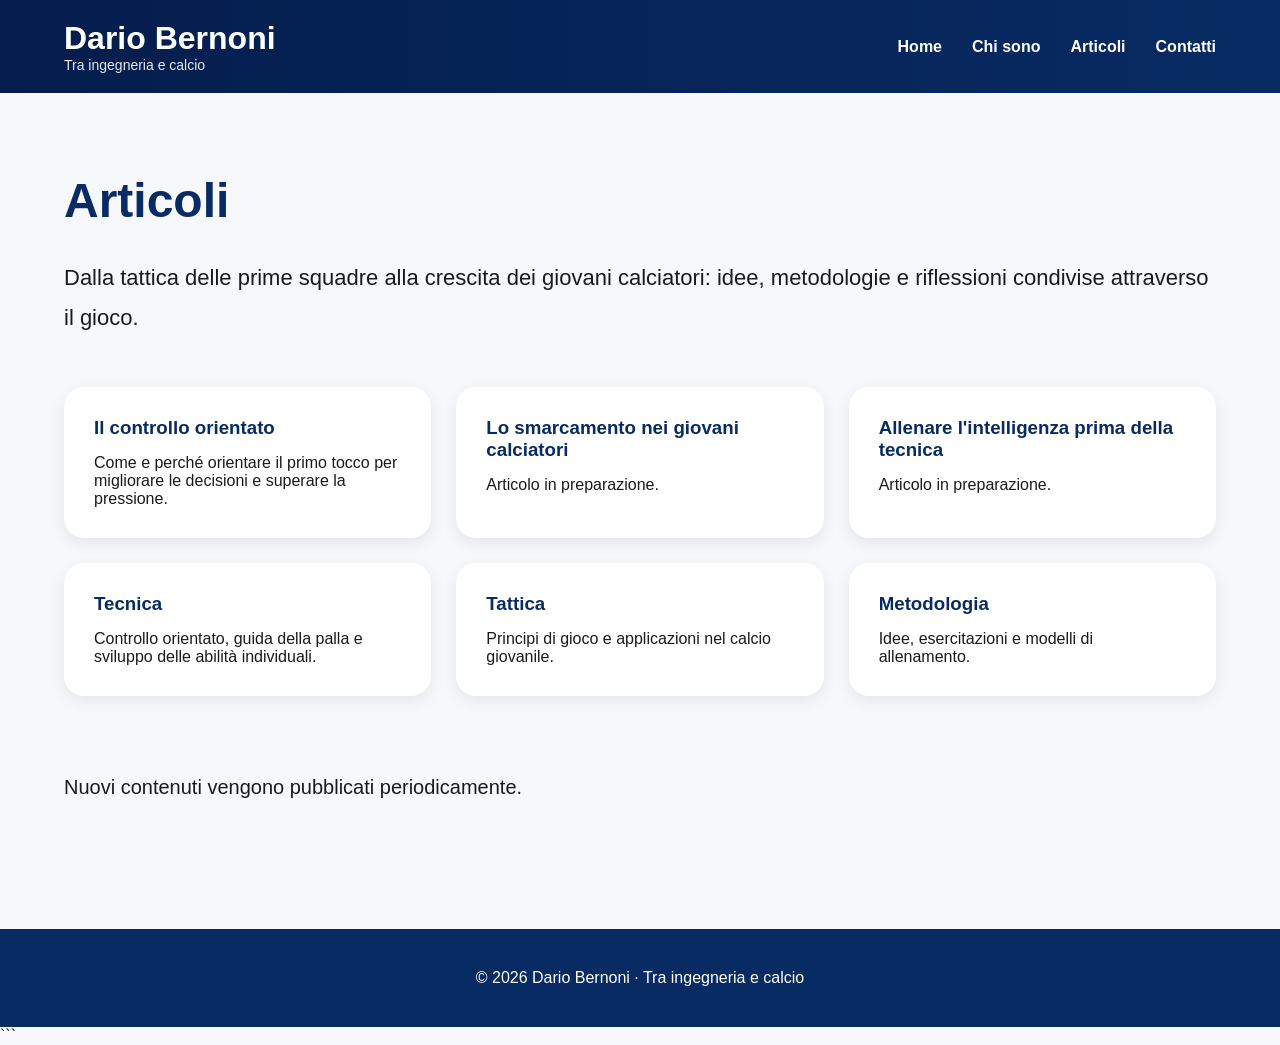
==== articoli.html @ e60a9615 "Update articoli.html" ====
<!DOCTYPE html>
<html lang="it">

<head>
<meta charset="UTF-8">
<meta name="viewport" content="width=device-width, initial-scale=1.0">
<title>Articoli | Dario Bernoni</title>
<link rel="stylesheet" href="style.css">
</head>

<body>

<header>
<div class="container navbar">

<div class="logo">
Dario Bernoni
<small>Tra ingegneria e calcio</small>
</div>

<nav class="menu">
<a href="index.html">Home</a>
<a href="chi-sono.html">Chi sono</a>
<a href="articoli.html">Articoli</a>
<a href="contatti.html">Contatti</a>
</nav>

</div>
</header>

<div class="container">

<section style="padding:80px 0;">

<h1 class="section-title">Articoli</h1>

<p style="font-size:22px; line-height:1.8; margin-bottom:50px;">
Dalla tattica delle prime squadre alla crescita dei giovani calciatori: idee, metodologie e riflessioni condivise attraverso il gioco.
</p>

<div class="cards">

<a href="controllo-orientato.html" style="text-decoration:none;color:inherit;">
<div class="card">
<h3>Il controllo orientato</h3>
<p>
Come e perché orientare il primo tocco per migliorare le decisioni e superare la pressione.
</p>
</div>
</a>

<div class="card">
<h3>Lo smarcamento nei giovani calciatori</h3>
<p>
Articolo in preparazione.
</p>
</div>

<div class="card">
<h3>Allenare l'intelligenza prima della tecnica</h3>
<p>
Articolo in preparazione.
</p>
</div>

<div class="card">
<h3>Tecnica</h3>
<p>
Controllo orientato, guida della palla e sviluppo delle abilità individuali.
</p>
</div>

<div class="card">
<h3>Tattica</h3>
<p>
Principi di gioco e applicazioni nel calcio giovanile.
</p>
</div>

<div class="card">
<h3>Metodologia</h3>
<p>
Idee, esercitazioni e modelli di allenamento.
</p>
</div>

</div>

<p style="font-size:20px; margin-top:50px;">
Nuovi contenuti vengono pubblicati periodicamente.
</p>

</section>

</div>

<footer>
© 2026 Dario Bernoni · Tra ingegneria e calcio
</footer>

</body>
</html>
```
---- style.css ----
*{
margin:0;
padding:0;
box-sizing:border-box;
}

body{
font-family:Segoe UI, Arial, sans-serif;
background:#f7f8fb;
color:#1a1a1a;
}

.container{
width:90%;
max-width:1400px;
margin:auto;
}

header{
background:linear-gradient(90deg,#041d4d,#082b63);
color:white;
padding:20px 0;
}

.navbar{
display:flex;
justify-content:space-between;
align-items:center;
}

.logo{
font-size:32px;
font-weight:700;
}

.logo small{
display:block;
font-size:14px;
font-weight:400;
opacity:0.9;
}

.menu{
display:flex;
gap:30px;
}

.menu a{
color:white;
text-decoration:none;
font-weight:600;
}

.hero{
display:flex;
align-items:center;
justify-content:space-between;
gap:100px;
padding:120px 0;
}

.hero-text{
flex:1;
}

.hero-text h1{
font-size:72px;
color:#082b63;
margin-bottom:10px;
}

.hero-text h2{
font-size:42px;
font-weight:400;
color:#2d5ca8;
margin-bottom:30px;
}

.hero-text p{
font-size:24px;
line-height:1.7;
margin-bottom:20px;
}

.hero-buttons{
margin-top:30px;
}

.btn{
display:inline-block;
padding:16px 32px;
border-radius:10px;
text-decoration:none;
font-weight:bold;
margin-right:15px;
}

.btn-primary{
background:#082b63;
color:white;
}

.btn-secondary{
border:2px solid #082b63;
color:#082b63;
}

.hero-image{
flex:1;
text-align:right;
}

.hero-image img{
width:100%;
max-width:900px;
border-radius:30px;
box-shadow:0 20px 50px rgba(0,0,0,0.20);
}

.principio{
background:white;
padding:40px;
border-radius:20px;
box-shadow:0 5px 20px rgba(0,0,0,0.08);
margin-bottom:80px;
}

.principio h3{
font-size:36px;
color:#082b63;
margin-bottom:15px;
}

.principio p{
font-size:20px;
line-height:1.8;
}

.section-title{
font-size:48px;
color:#082b63;
margin-bottom:30px;
}

.cards{
display:grid;
grid-template-columns:repeat(3,1fr);
gap:25px;
margin-bottom:80px;
}

.card{
background:white;
padding:30px;
border-radius:20px;
box-shadow:0 5px 15px rgba(0,0,0,0.08);
}

.card h3{
margin-bottom:15px;
color:#082b63;
}

footer{
background:#082b63;
color:white;
text-align:center;
padding:40px;
margin-top:50px;
}

@media(max-width:1000px){

.hero{
flex-direction:column;
}

.hero-text h1{
font-size:72px;

.hero-text h2{
font-size:52px;

.cards{
grid-template-columns:1fr;
}

.hero-image{
text-align:center;
}
.hero{
position:relative;
}

.hero::after{
content:"";
position:absolute;
right:0;
top:0;
width:45%;
height:100%;
background:linear-gradient(
to left,
transparent,
rgba(247,248,251,0.95)
);
pointer-events:none;
}
  
}
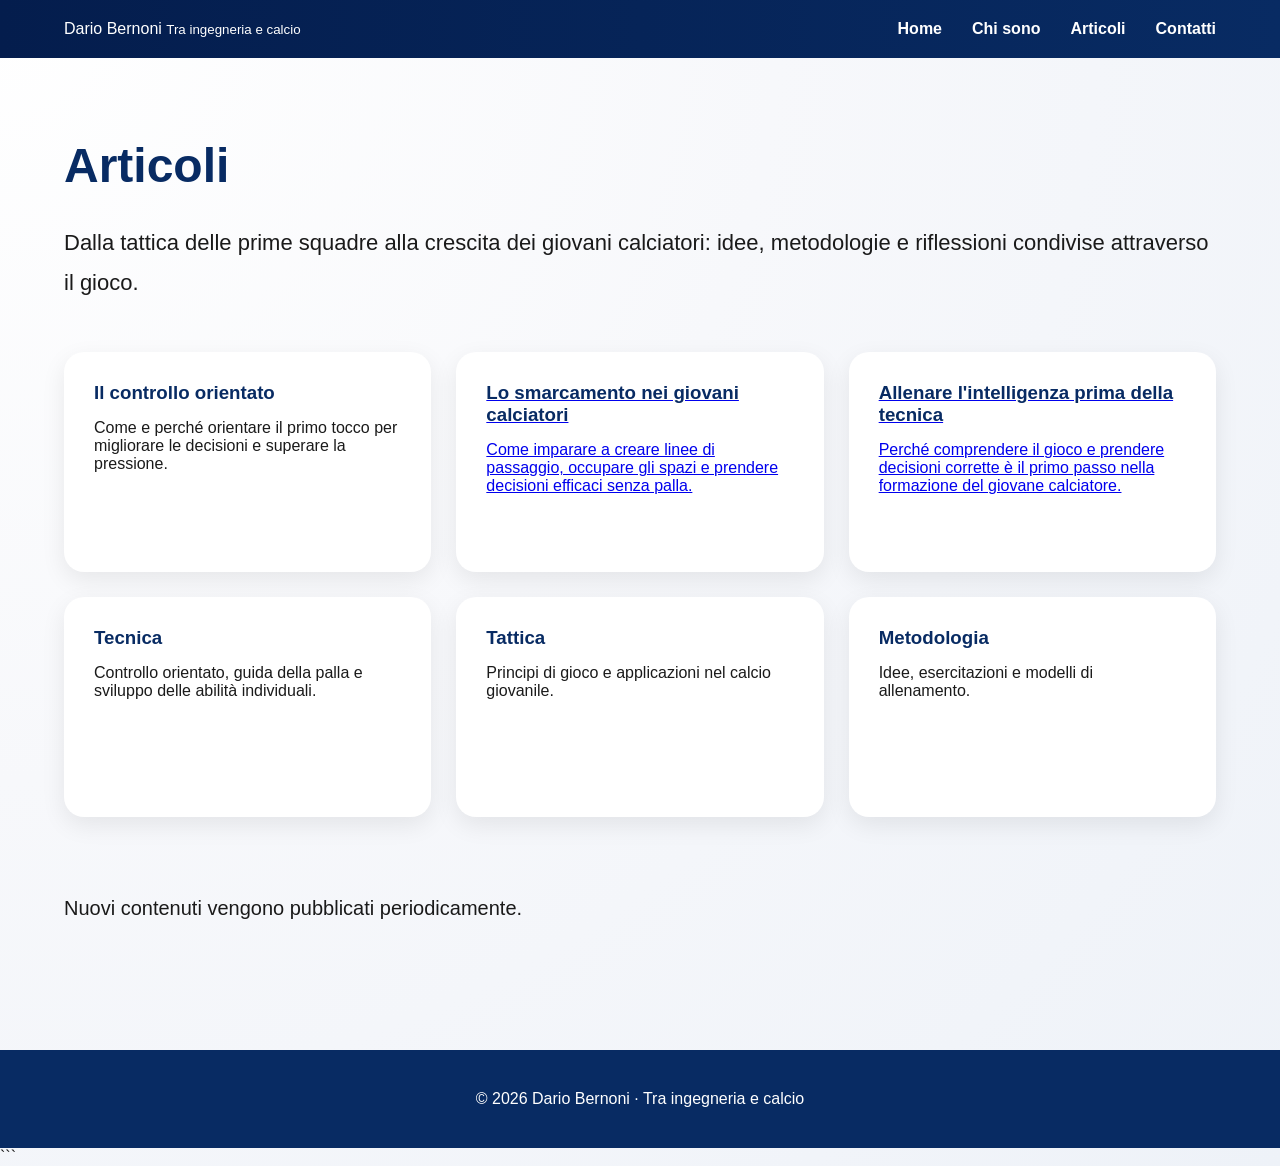
==== commit 8b787571: "Update articoli.html" ====
--- a/articoli.html
+++ b/articoli.html
@@ -49,19 +49,23 @@
 </div>
 </a>
 
+<a href="smarcamento-giovani-calciatori.html" class="card-link">
 <div class="card">
 <h3>Lo smarcamento nei giovani calciatori</h3>
 <p>
-Articolo in preparazione.
+Come imparare a creare linee di passaggio, occupare gli spazi e prendere decisioni efficaci senza palla.
 </p>
 </div>
+</a>
 
+<a href="intelligenza-prima-della-tecnica.html" class="card-link">
 <div class="card">
 <h3>Allenare l'intelligenza prima della tecnica</h3>
 <p>
-Articolo in preparazione.
+Perché comprendere il gioco e prendere decisioni corrette è il primo passo nella formazione del giovane calciatore.
 </p>
 </div>
+</a>
 
 <div class="card">
 <h3>Tecnica</h3>
--- a/style.css
+++ b/style.css
@@ -1,3 +1,4 @@
+
 *{
 margin:0;
 padding:0;
@@ -6,7 +7,11 @@
 
 body{
 font-family:Segoe UI, Arial, sans-serif;
-background:#f7f8fb;
+background:
+radial-gradient(circle at top left,
+#ffffff 0%,
+#f7f8fb 45%,
+#eef2f8 100%);
 color:#1a1a1a;
 }
 
@@ -16,6 +21,8 @@
 margin:auto;
 }
 
+/* HEADER */
+
 header{
 background:linear-gradient(90deg,#041d4d,#082b63);
 color:white;
@@ -28,17 +35,48 @@
 align-items:center;
 }
 
-.logo{
-font-size:32px;
+/* LOGO */
+
+.logo-wrapper{
+display:flex;
+align-items:center;
+gap:14px;
+}
+
+.logo-box{
+width:64px;
+height:64px;
+border:2px solid white;
+border-radius:10px;
+display:flex;
+align-items:center;
+justify-content:center;
+font-size:30px;
 font-weight:700;
-}
-
-.logo small{
-display:block;
-font-size:14px;
-font-weight:400;
+color:white;
+flex-shrink:0;
+}
+
+.logo-text{
+display:flex;
+flex-direction:column;
+}
+
+.logo-name{
+font-size:34px;
+font-weight:700;
+color:white;
+line-height:1;
+}
+
+.logo-subtitle{
+font-size:15px;
+color:white;
 opacity:0.9;
-}
+margin-top:4px;
+}
+
+/* MENU */
 
 .menu{
 display:flex;
@@ -49,7 +87,14 @@
 color:white;
 text-decoration:none;
 font-weight:600;
-}
+transition:0.3s;
+}
+
+.menu a:hover{
+opacity:0.8;
+}
+
+/* HERO */
 
 .hero{
 display:flex;
@@ -63,10 +108,11 @@
 flex:1;
 }
 
-.hero-text h1{
+.hero-mockup h1{
 font-size:72px;
 color:#082b63;
-margin-bottom:10px;
+margin-bottom:15px;
+white-space:nowrap;
 }
 
 .hero-text h2{
@@ -105,6 +151,8 @@
 color:#082b63;
 }
 
+/* FOTO HERO */
+
 .hero-image{
 flex:1;
 text-align:right;
@@ -116,6 +164,8 @@
 border-radius:30px;
 box-shadow:0 20px 50px rgba(0,0,0,0.20);
 }
+
+/* PRINCIPIO */
 
 .principio{
 background:white;
@@ -136,11 +186,15 @@
 line-height:1.8;
 }
 
+/* TITOLI */
+
 .section-title{
 font-size:48px;
 color:#082b63;
 margin-bottom:30px;
 }
+
+/* CARD */
 
 .cards{
 display:grid;
@@ -153,13 +207,92 @@
 background:white;
 padding:30px;
 border-radius:20px;
-box-shadow:0 5px 15px rgba(0,0,0,0.08);
+box-shadow:0 8px 25px rgba(0,0,0,0.08);
+transition:0.3s;
+min-height:220px;
+display:flex;
+flex-direction:column;
+justify-content:flex-start;
+}
+
+.card:hover{
+transform:translateY(-8px);
+box-shadow:0 15px 35px rgba(0,0,0,0.12);
 }
 
 .card h3{
 margin-bottom:15px;
 color:#082b63;
 }
+
+/* FEATURE BAND */
+
+.feature-band{
+background:linear-gradient(90deg,#041d4d,#082b63);
+color:white;
+padding:65px 0;
+margin-top:80px;
+box-shadow:0 10px 25px rgba(0,0,0,0.12);
+}
+
+.feature-grid{
+display:grid;
+grid-template-columns:repeat(4,1fr);
+gap:40px;
+}
+
+.feature h3{
+margin-bottom:12px;
+font-size:26px;
+font-weight:700;
+}
+
+.feature p{
+line-height:1.8;
+font-size:17px;
+opacity:0.95;
+}
+
+/* PANNELLI FINALI */
+
+.home-panels{
+display:grid;
+grid-template-columns:repeat(3,1fr);
+gap:30px;
+margin-top:80px;
+margin-bottom:80px;
+}
+
+.panel{
+background:white;
+border-radius:20px;
+padding:30px;
+box-shadow:0 10px 25px rgba(0,0,0,0.08);
+transition:0.3s;
+}
+
+.panel:hover{
+transform:translateY(-5px);
+}
+
+.panel h2{
+color:#082b63;
+margin-bottom:20px;
+}
+
+.panel img{
+width:100%;
+max-width:320px;
+display:block;
+margin:0 auto 20px auto;
+border-radius:15px;
+}
+
+.contact-item{
+margin-bottom:15px;
+}
+
+/* FOOTER */
 
 footer{
 background:#082b63;
@@ -169,43 +302,76 @@
 margin-top:50px;
 }
 
-@media(max-width:1000px){
+/* RESPONSIVE */
+
+@media(max-width:1100px){
 
 .hero{
 flex-direction:column;
 }
 
-.hero-text h1{
-font-size:72px;
+.hero-mockup h1{
+font-size:52px;
+}
 
 .hero-text h2{
-font-size:52px;
+font-size:34px;
+}
 
 .cards{
 grid-template-columns:1fr;
 }
 
+.feature-grid{
+grid-template-columns:1fr 1fr;
+}
+
+.home-panels{
+grid-template-columns:1fr;
+}
+
 .hero-image{
 text-align:center;
 }
-.hero{
-position:relative;
-}
-
-.hero::after{
-content:"";
-position:absolute;
-right:0;
-top:0;
-width:45%;
-height:100%;
-background:linear-gradient(
-to left,
-transparent,
-rgba(247,248,251,0.95)
-);
-pointer-events:none;
-}
-  
-}
-
+
+.logo-name{
+font-size:26px;
+}
+
+.logo-box{
+width:54px;
+height:54px;
+font-size:24px;
+}
+
+}
+
+@media(max-width:700px){
+
+.feature-grid{
+grid-template-columns:1fr;
+}
+
+.menu{
+gap:15px;
+font-size:14px;
+}
+
+.hero-mockup h1{
+font-size:40px;
+}
+
+.section-title{
+font-size:36px;
+}
+  .card-link{
+text-decoration:none;
+color:inherit;
+display:block;
+}
+
+.card-link:hover{
+text-decoration:none;
+}
+
+}
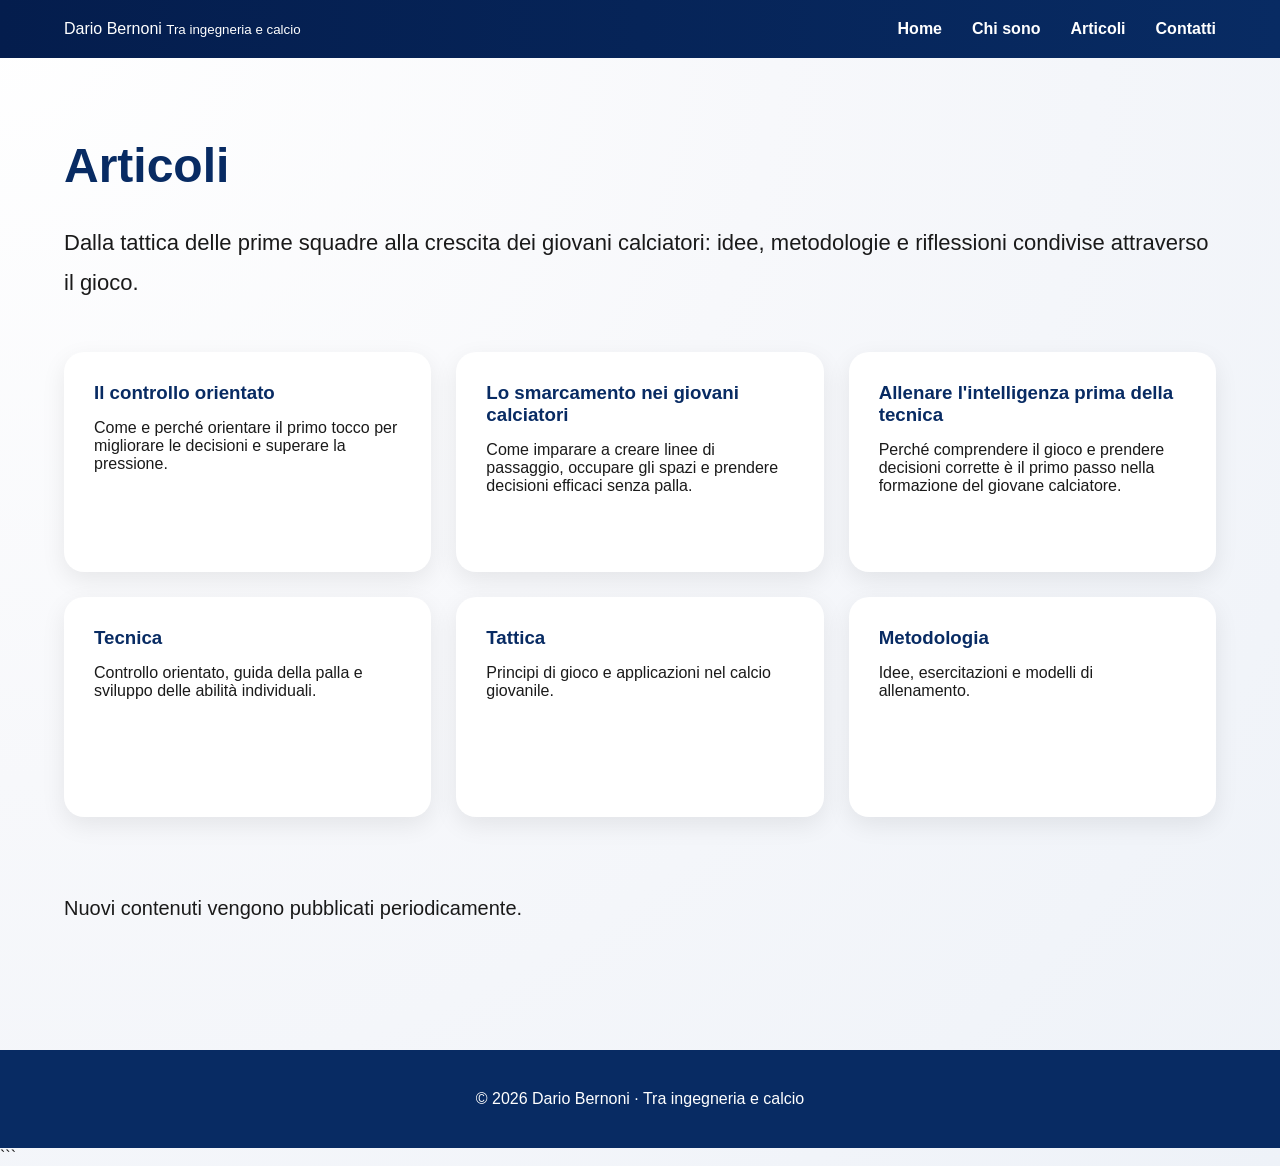
==== commit b47be773: "Update articoli.html" ====
--- a/articoli.html
+++ b/articoli.html
@@ -49,7 +49,7 @@
 </div>
 </a>
 
-<a href="smarcamento-giovani-calciatori.html" class="card-link">
+<a href="smarcamento-giovani-calciatori.html" style="text-decoration:none;color:inherit;">
 <div class="card">
 <h3>Lo smarcamento nei giovani calciatori</h3>
 <p>
@@ -58,7 +58,7 @@
 </div>
 </a>
 
-<a href="intelligenza-prima-della-tecnica.html" class="card-link">
+<a href="intelligenza-prima-della-tecnica.html" style="text-decoration:none;color:inherit;">
 <div class="card">
 <h3>Allenare l'intelligenza prima della tecnica</h3>
 <p>
--- a/style.css
+++ b/style.css
@@ -364,7 +364,8 @@
 .section-title{
 font-size:36px;
 }
-  .card-link{
+  
+.card-link{
 text-decoration:none;
 color:inherit;
 display:block;
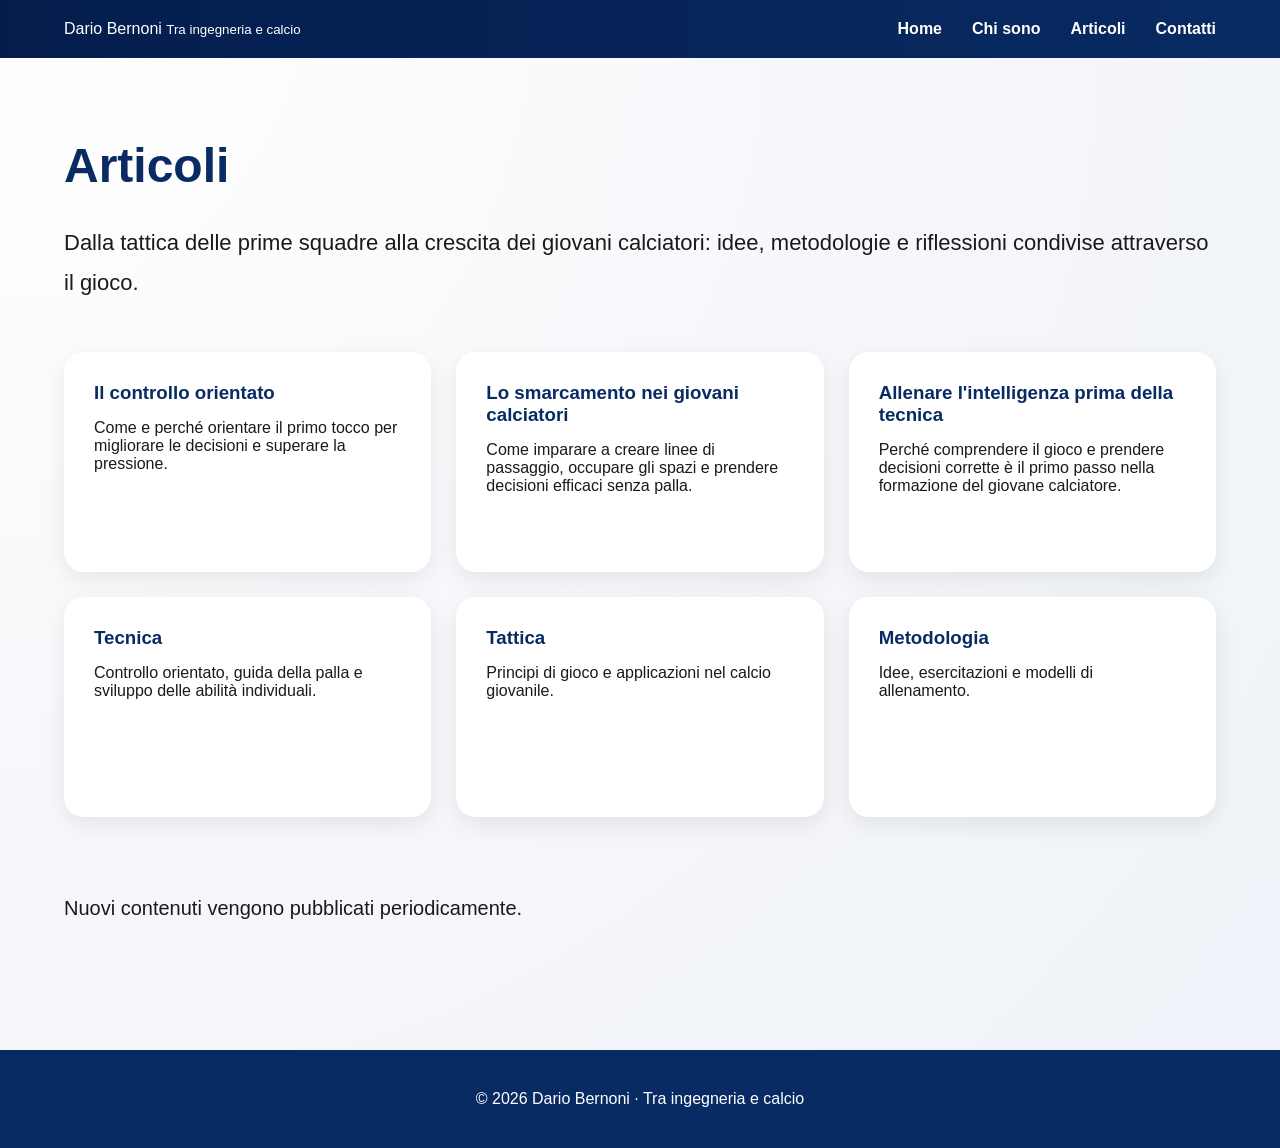
==== commit f9df1a65: "Update articoli.html" ====
--- a/articoli.html
+++ b/articoli.html
@@ -104,4 +104,3 @@
 
 </body>
 </html>
-```
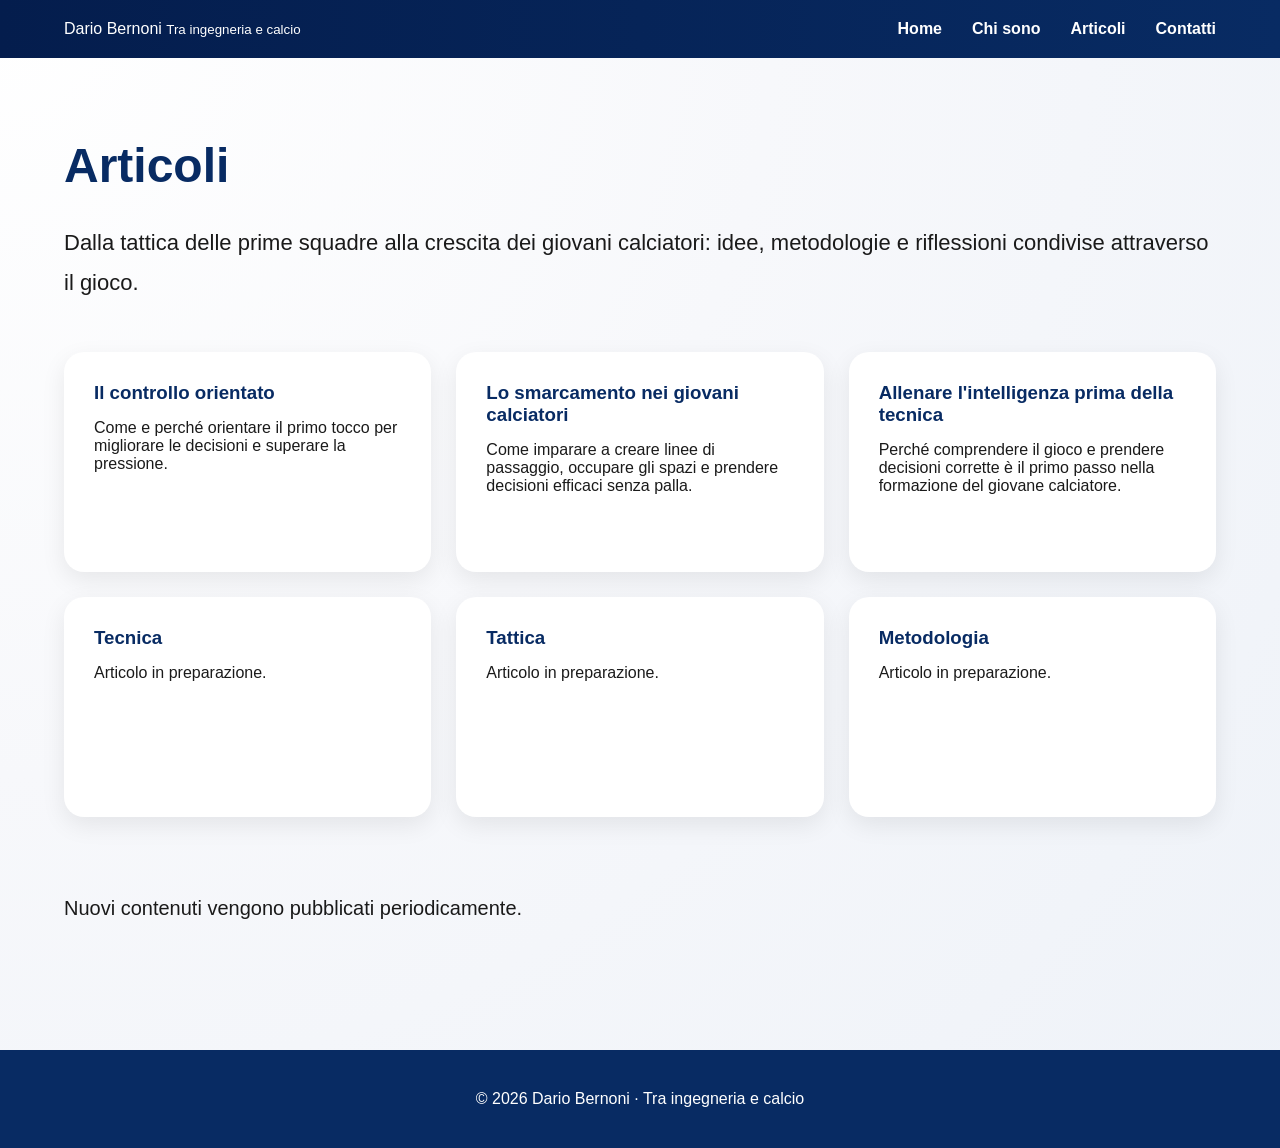
==== commit 9b59803b: "Update articoli.html" ====
--- a/articoli.html
+++ b/articoli.html
@@ -70,21 +70,21 @@
 <div class="card">
 <h3>Tecnica</h3>
 <p>
-Controllo orientato, guida della palla e sviluppo delle abilità individuali.
+Articolo in preparazione.
 </p>
 </div>
 
 <div class="card">
 <h3>Tattica</h3>
 <p>
-Principi di gioco e applicazioni nel calcio giovanile.
+Articolo in preparazione.
 </p>
 </div>
 
 <div class="card">
 <h3>Metodologia</h3>
 <p>
-Idee, esercitazioni e modelli di allenamento.
+Articolo in preparazione.
 </p>
 </div>
 
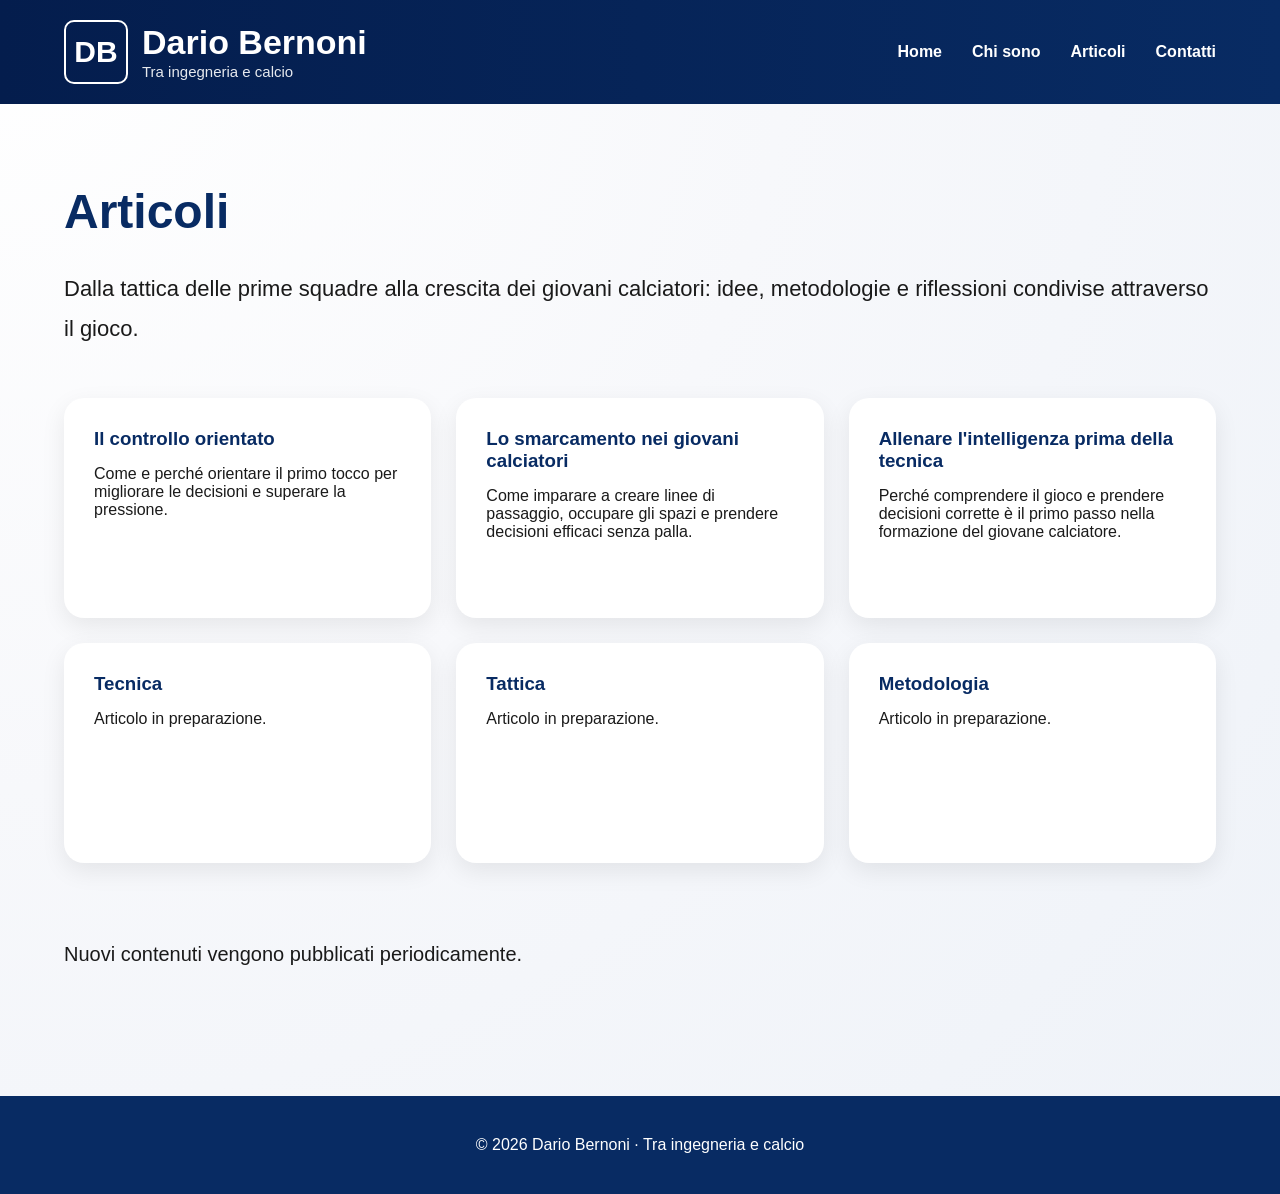
==== commit 32cf3cce: "Update articoli.html" ====
--- a/articoli.html
+++ b/articoli.html
@@ -13,9 +13,24 @@
 <header>
 <div class="container navbar">
 
-<div class="logo">
+<div class="logo-wrapper">
+
+<div class="logo-box">
+DB
+</div>
+
+<div class="logo-text">
+
+<div class="logo-name">
 Dario Bernoni
-<small>Tra ingegneria e calcio</small>
+</div>
+
+<div class="logo-subtitle">
+Tra ingegneria e calcio
+</div>
+
+</div>
+
 </div>
 
 <nav class="menu">
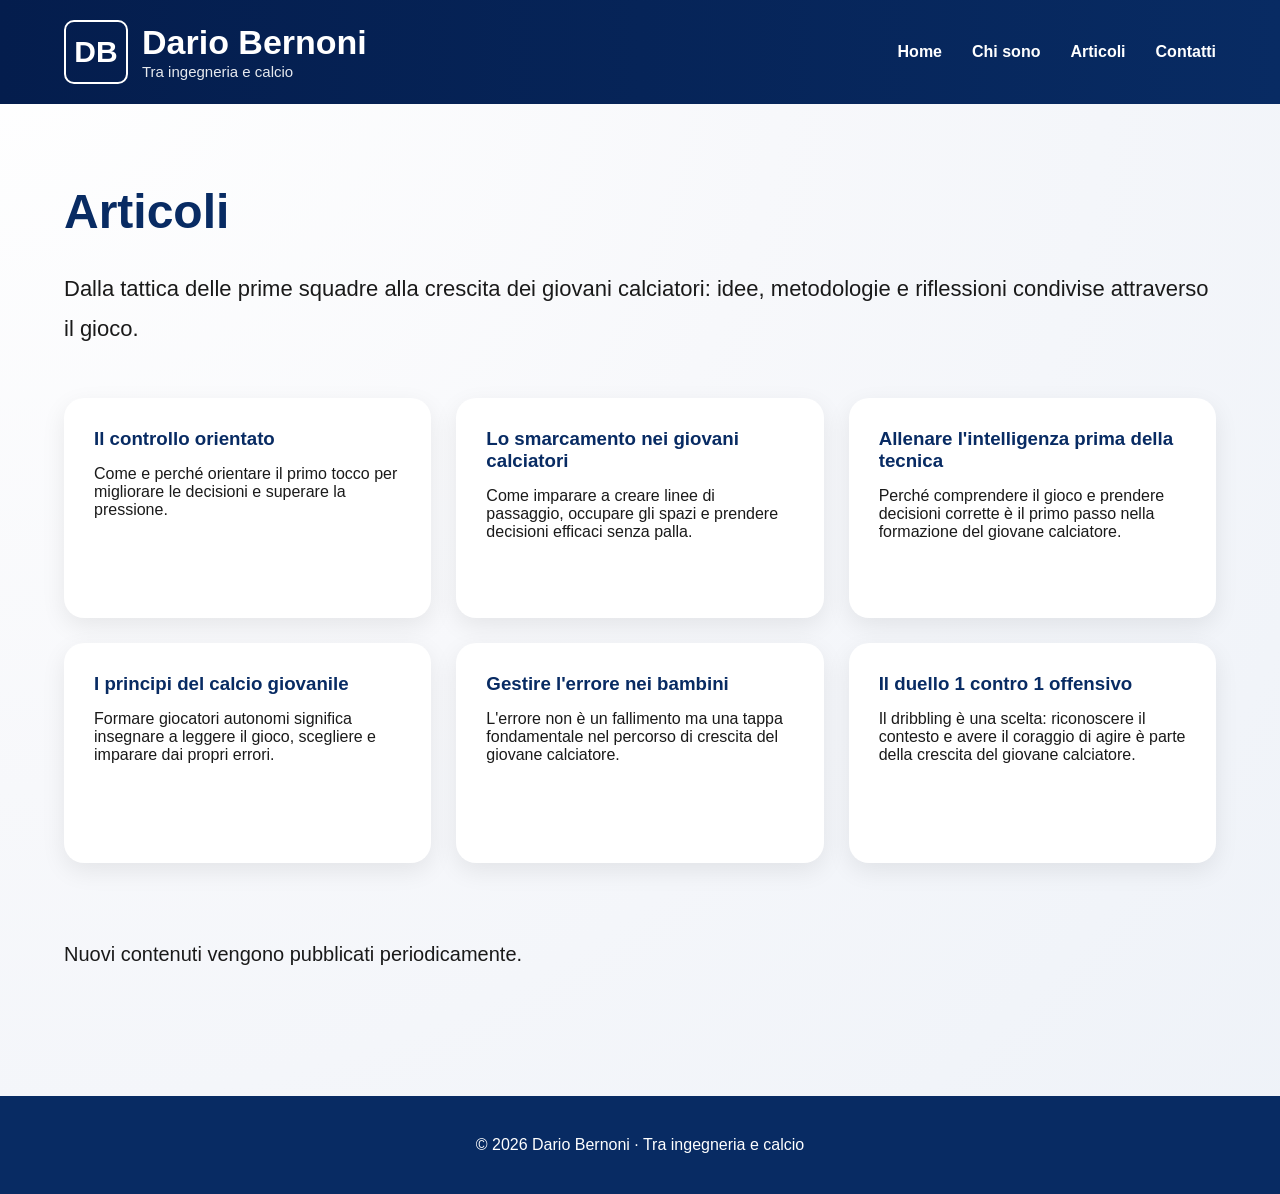
==== commit f1deac32: "Update articoli.html" ====
--- a/articoli.html
+++ b/articoli.html
@@ -82,26 +82,33 @@
 </div>
 </a>
 
+<a href="principi-calcio-giovanile.html" style="text-decoration:none;color:inherit;">
 <div class="card">
-<h3>Tecnica</h3>
+<h3>I principi del calcio giovanile</h3>
 <p>
-Articolo in preparazione.
+Formare giocatori autonomi significa insegnare a leggere il gioco, scegliere e imparare dai propri errori.
 </p>
 </div>
+</a>
 
+<a href="gestire-errore-nei-bambini.html" style="text-decoration:none;color:inherit;">
 <div class="card">
-<h3>Tattica</h3>
+<h3>Gestire l'errore nei bambini</h3>
 <p>
-Articolo in preparazione.
+L'errore non è un fallimento ma una tappa fondamentale nel percorso di crescita del giovane calciatore.
 </p>
 </div>
+</a>
 
+<a href="uno-contro-uno-offensivo.html" style="text-decoration:none;color:inherit;">
 <div class="card">
-<h3>Metodologia</h3>
+<h3>Il duello 1 contro 1 offensivo</h3>
 <p>
-Articolo in preparazione.
+Il dribbling è una scelta: riconoscere il contesto e avere il coraggio di agire è parte della crescita del giovane calciatore.
 </p>
 </div>
+</a>
+
 
 </div>
 
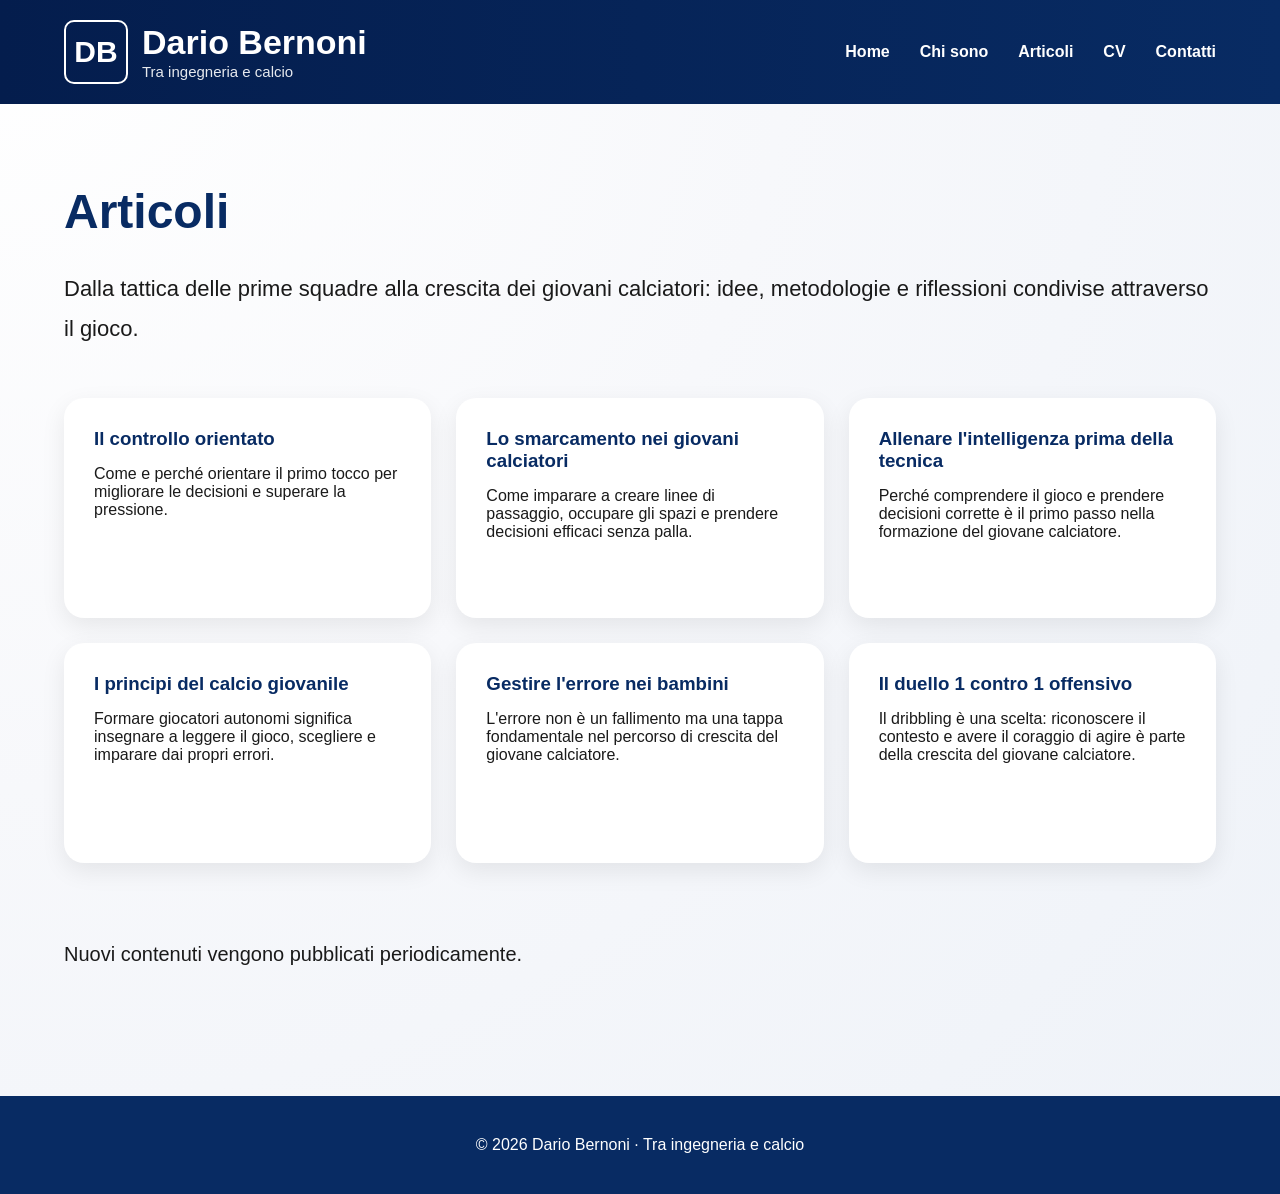
==== commit 97fcd2df: "Update articoli.html" ====
--- a/articoli.html
+++ b/articoli.html
@@ -37,6 +37,11 @@
 <a href="index.html">Home</a>
 <a href="chi-sono.html">Chi sono</a>
 <a href="articoli.html">Articoli</a>
+
+<a href="CV_Dario_Bernoni.pdf" target="_blank">
+CV
+</a>
+
 <a href="contatti.html">Contatti</a>
 </nav>
 
--- a/style.css
+++ b/style.css
@@ -215,6 +215,10 @@
 justify-content:flex-start;
 }
 
+.card-centro{
+grid-column:2;
+}
+
 .card:hover{
 transform:translateY(-8px);
 box-shadow:0 15px 35px rgba(0,0,0,0.12);
@@ -228,11 +232,15 @@
 /* FEATURE BAND */
 
 .feature-band{
-background:linear-gradient(90deg,#041d4d,#082b63);
-color:white;
-padding:65px 0;
-margin-top:80px;
-box-shadow:0 10px 25px rgba(0,0,0,0.12);
+background:linear-gradient(
+90deg,
+#041d4d,
+#082b63
+);
+color:white;
+padding:25px 0;
+margin:60px 0;
+box-shadow:0 10px 25px rgba(0,0,0,0.15);
 }
 
 .feature-grid{
@@ -241,9 +249,34 @@
 gap:40px;
 }
 
+.feature{
+display:flex;
+align-items:center;
+gap:20px;
+}
+
+.feature-icon{
+width:40px;
+height:40px;
+flex-shrink:0;
+overflow:hidden;
+}
+
+.feature-icon img{
+width:40px;
+height:40px;
+display:block;
+object-fit:contain;
+filter:brightness(0) invert(1);
+}
+
+.feature{
+min-width:0;
+}
+
 .feature h3{
-margin-bottom:12px;
-font-size:26px;
+margin-bottom:8px;
+font-size:22px;
 font-weight:700;
 }
 
@@ -306,6 +339,35 @@
 
 @media(max-width:1100px){
 
+  .feature{
+display:flex;
+align-items:center;
+gap:20px;
+}
+
+.feature-icon{
+width:50px;
+height:50px;
+flex-shrink:0;
+}
+
+.feature-icon img{
+width:50px;
+height:50px;
+display:block;
+object-fit:contain;
+}
+
+.feature h3{
+font-size:22px;
+margin-bottom:6px;
+}
+
+.feature p{
+font-size:16px;
+line-height:1.5;
+}
+
 .hero{
 flex-direction:column;
 }
@@ -323,7 +385,8 @@
 }
 
 .feature-grid{
-grid-template-columns:1fr 1fr;
+grid-template-columns:1fr;
+gap:30px;
 }
 
 .home-panels{
@@ -348,23 +411,70 @@
 
 @media(max-width:700px){
 
-.feature-grid{
-grid-template-columns:1fr;
+.container{
+width:95%;
+}
+
+.navbar{
+flex-direction:column;
+gap:15px;
 }
 
 .menu{
 gap:15px;
 font-size:14px;
+flex-wrap:wrap;
+justify-content:center;
+}
+
+.hero-mockup{
+text-align:center;
 }
 
 .hero-mockup h1{
-font-size:40px;
+font-size:34px;
+white-space:normal;
+}
+
+.hero-mockup h2{
+font-size:26px;
+}
+
+.hero-mockup p{
+font-size:18px;
+}
+
+.hero-buttons{
+display:flex;
+flex-direction:column;
+gap:15px;
+}
+
+.btn{
+margin-right:0;
 }
 
 .section-title{
 font-size:36px;
 }
-  
+
+.feature-grid{
+grid-template-columns:1fr;
+gap:25px;
+}
+
+.feature{
+align-items:center;
+}
+
+.home-panels{
+grid-template-columns:1fr;
+}
+
+.panel{
+min-height:auto;
+}
+
 .card-link{
 text-decoration:none;
 color:inherit;
@@ -374,5 +484,8 @@
 .card-link:hover{
 text-decoration:none;
 }
-
-}
+  .card-centro{
+grid-column:auto;
+}
+
+}
